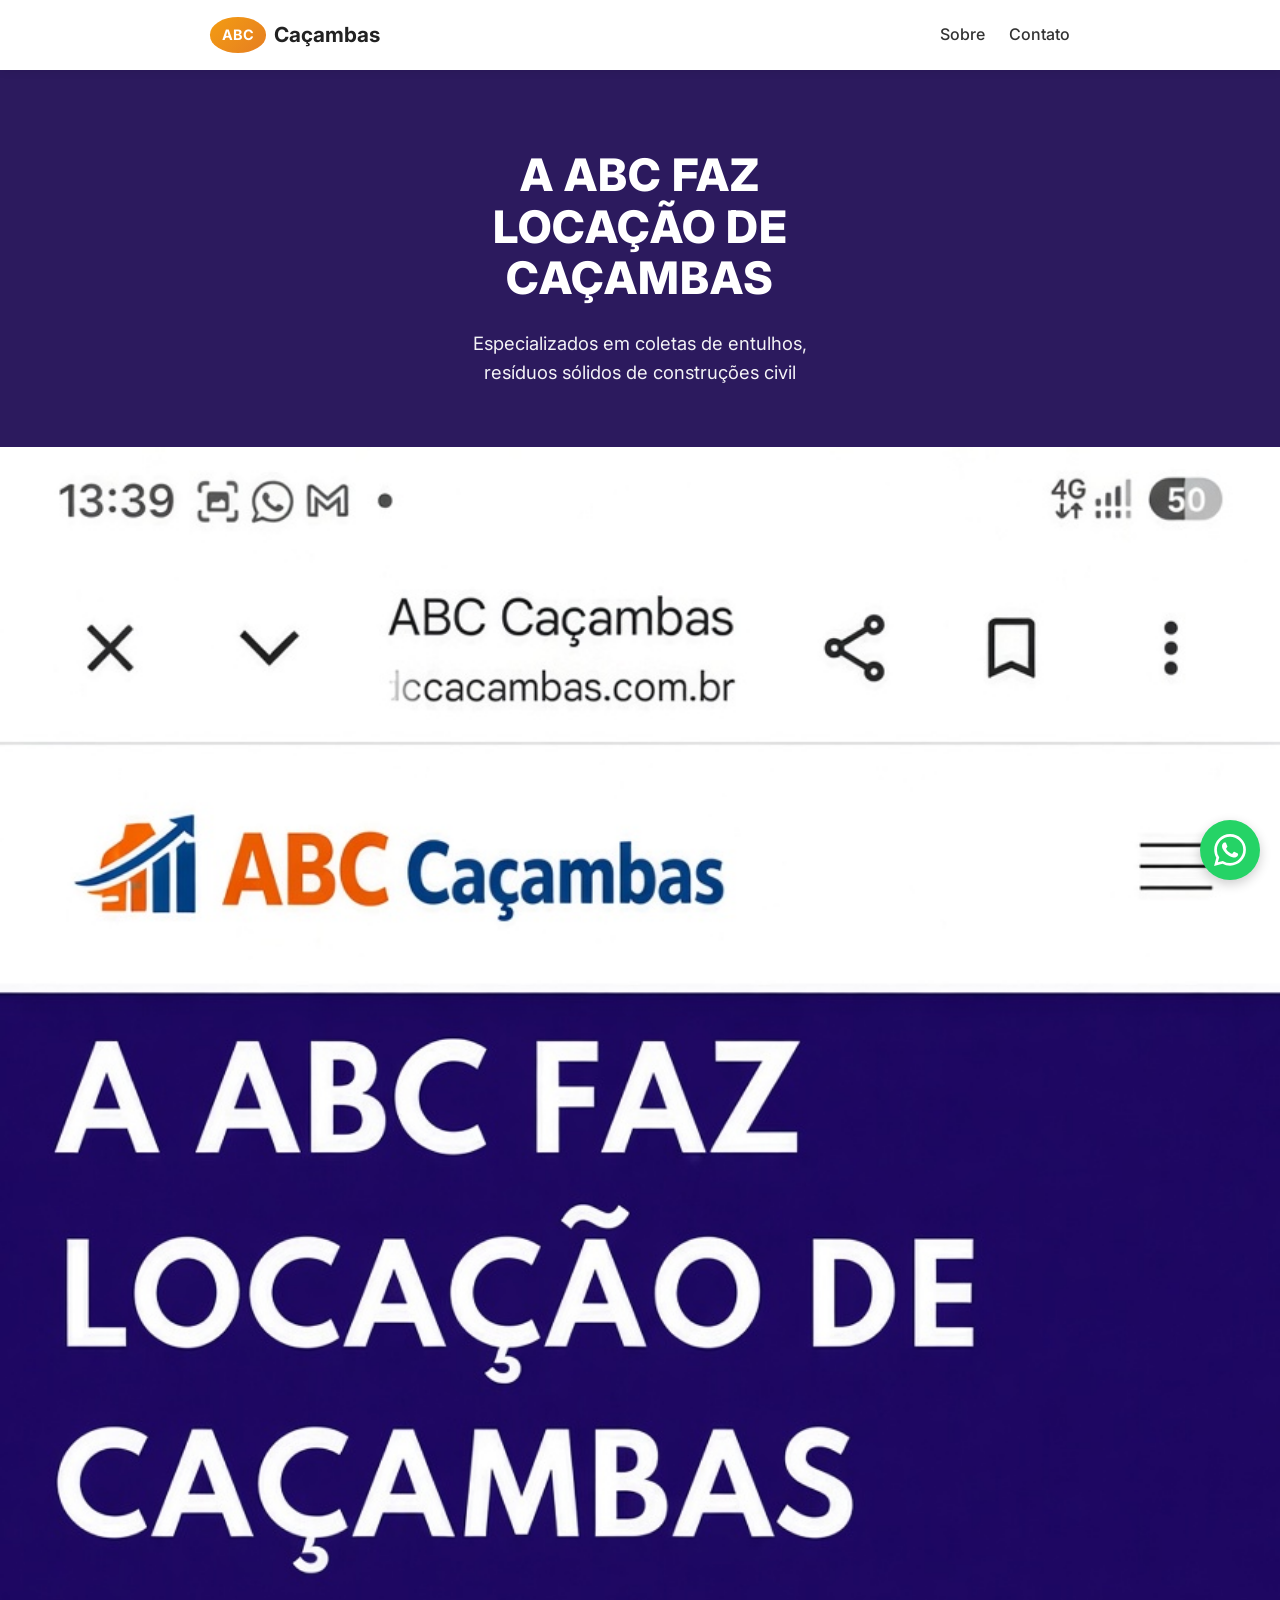
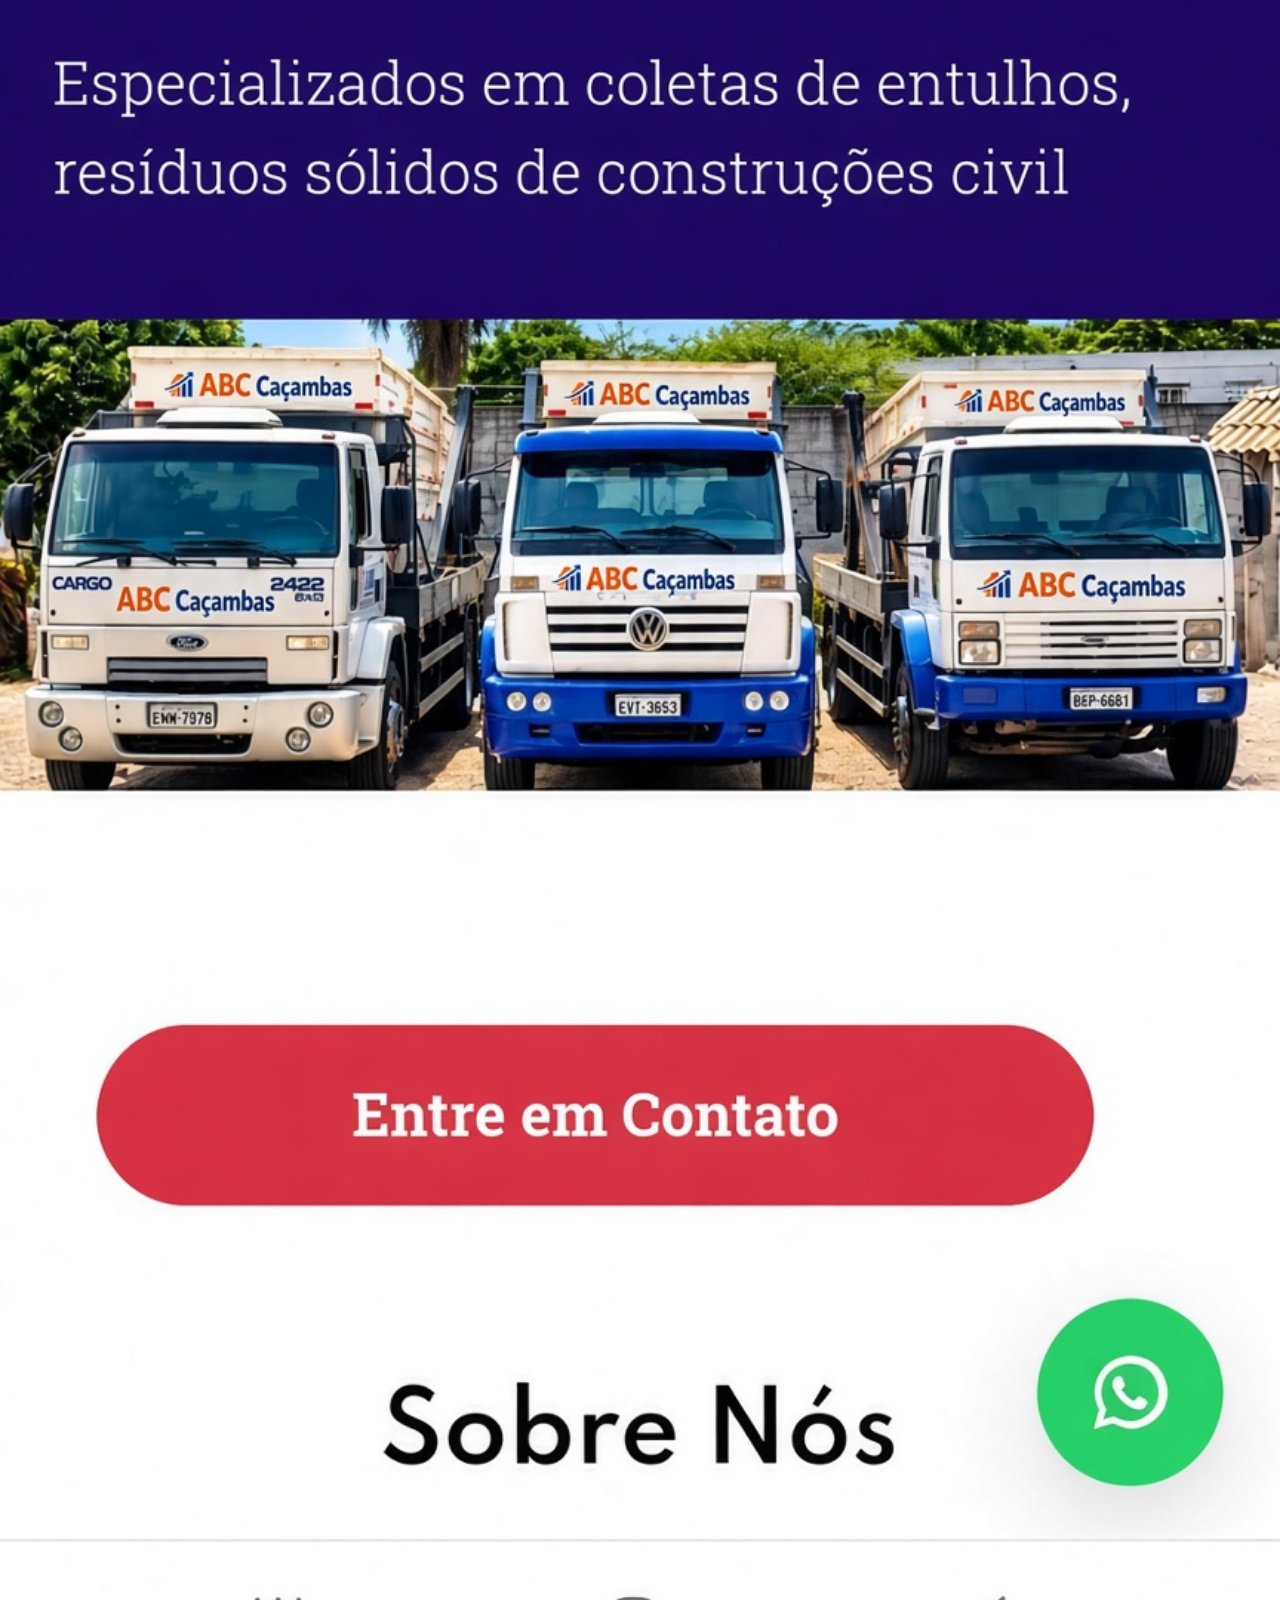
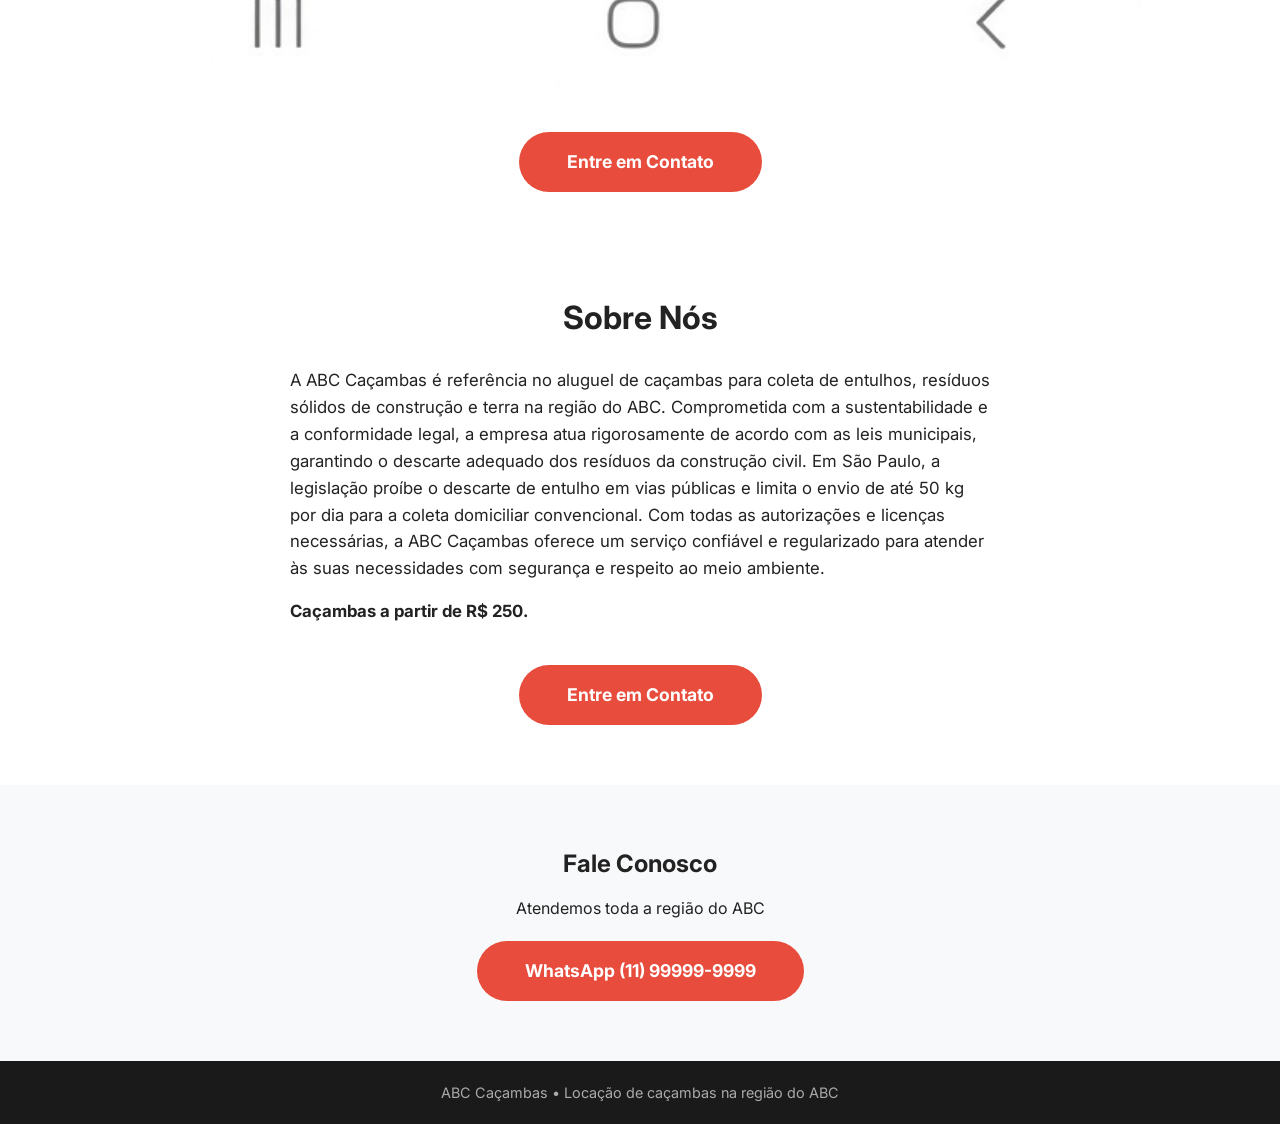
==== index.html @ b14cc664 "Site ABC Caçambas - locação de caçambas" ====
<!DOCTYPE html>
<html lang="pt-BR">
<head>
  <meta charset="UTF-8">
  <meta name="viewport" content="width=device-width, initial-scale=1.0">
  <title>ABC Caçambas | Locação de Caçambas no ABC</title>
  <link rel="stylesheet" href="/static/css/style.css">
  <link href="https://fonts.googleapis.com/css2?family=Inter:wght@400;500;600;700;800&display=swap" rel="stylesheet">
</head>
<body>
  <header class="header">
    <div class="container">
      <div class="logo">
        <span class="logo-icon">ABC</span>
        <span>Caçambas</span>
      </div>
      <nav>
        <a href="#sobre">Sobre</a>
        <a href="#contato">Contato</a>
      </nav>
    </div>
  </header>

  <section class="hero">
    <div class="container">
      <h1>A ABC FAZ<br>LOCAÇÃO DE<br>CAÇAMBAS</h1>
      <p>Especializados em coletas de entulhos,<br>resíduos sólidos de construções civil</p>
    </div>
  </section>

  <section class="trucks">
    <img src="/static/images/caminhoes.jpg" alt="Caminhões ABC Caçambas">
  </section>

  <section class="cta">
    <div class="container">
      <a href="#contato" class="btn-red">Entre em Contato</a>
    </div>
  </section>

  <section id="sobre" class="sobre">
    <div class="container">
      <h2>Sobre Nós</h2>
      <p>A ABC Caçambas é referência no aluguel de caçambas para coleta de entulhos, resíduos sólidos de construção e terra na região do ABC. Comprometida com a sustentabilidade e a conformidade legal, a empresa atua rigorosamente de acordo com as leis municipais, garantindo o descarte adequado dos resíduos da construção civil. Em São Paulo, a legislação proíbe o descarte de entulho em vias públicas e limita o envio de até 50 kg por dia para a coleta domiciliar convencional. Com todas as autorizações e licenças necessárias, a ABC Caçambas oferece um serviço confiável e regularizado para atender às suas necessidades com segurança e respeito ao meio ambiente.</p>
      <p><strong>Caçambas a partir de R$ 250.</strong></p>
      <a href="#contato" class="btn-red">Entre em Contato</a>
    </div>
  </section>

  <section id="contato" class="contato">
    <div class="container">
      <h2>Fale Conosco</h2>
      <p>Atendemos toda a região do ABC</p>
      <a href="https://wa.me/5511999999999" class="btn-red" target="_blank">WhatsApp (11) 99999-9999</a>
    </div>
  </section>

  <a href="https://wa.me/5511999999999" class="whatsapp-float" target="_blank">
    <svg viewBox="0 0 24 24" width="32" height="32" fill="white"><path d="M17.472 14.382c-.297-.149-1.758-.867-2.03-.967-.273-.099-.471-.148-.67.15-.197.297-.767.966-.94 1.164-.173.199-.347.223-.644.075-.297-.15-1.255-.463-2.39-1.475-.883-.788-1.48-1.761-1.653-2.059-.173-.297-.018-.458.13-.606.134-.133.298-.347.446-.52.149-.174.198-.298.298-.497.099-.198.05-.371-.025-.52-.075-.149-.669-1.612-.916-2.207-.242-.579-.487-.5-.669-.51-.173-.008-.371-.01-.57-.01-.198 0-.52.074-.792.372-.272.297-1.04 1.016-1.04 2.479 0 1.462 1.065 2.875 1.213 3.074.149.198 2.096 3.2 5.077 4.487.709.306 1.262.489 1.694.625.712.227 1.36.195 1.871.118.571-.085 1.758-.719 2.006-1.413.248-.694.248-1.289.173-1.413-.074-.124-.272-.198-.57-.347m-5.421 7.403h-.004a9.87 9.87 0 01-5.031-1.378l-.361-.214-3.741.982.998-3.648-.235-.374a9.86 9.86 0 01-1.51-5.26c.001-5.45 4.436-9.884 9.888-9.884 2.64 0 5.122 1.03 6.988 2.898a9.825 9.825 0 012.893 6.994c-.003 5.45-4.437 9.884-9.885 9.884m8.413-18.297A11.815 11.815 0 0012.05 0C5.495 0 .16 5.335.157 11.892c0 2.096.547 4.142 1.588 5.945L.057 24l6.305-1.654a11.882 11.882 0 005.683 1.448h.005c6.554 0 11.89-5.335 11.893-11.893a11.821 11.821 0 00-3.48-8.413z"/></svg>
  </a>

  <footer>
    <p>ABC Caçambas • Locação de caçambas na região do ABC</p>
  </footer>
</body>
</html>
---- static/css/style.css ----
* { margin: 0; padding: 0; box-sizing: border-box; }
body { font-family: 'Inter', sans-serif; color: #222; line-height: 1.6; }
.container { max-width: 900px; margin: 0 auto; padding: 0 20px; }

.header { background: #fff; box-shadow: 0 2px 8px rgba(0,0,0,0.08); position: sticky; top: 0; z-index: 100; }
.header .container { display: flex; justify-content: space-between; align-items: center; height: 70px; }
.logo { display: flex; align-items: center; gap: 8px; font-size: 1.3rem; font-weight: 700; }
.logo-icon { background: linear-gradient(135deg, #f39c12, #e67e22); color: white; padding: 6px 12px; border-radius: 50%; font-size: 0.9rem; }
nav a { margin-left: 20px; text-decoration: none; color: #333; font-weight: 500; }

.hero { background: #2c1a5e; color: white; padding: 80px 0 60px; text-align: center; }
.hero h1 { font-size: 2.8rem; font-weight: 800; line-height: 1.15; letter-spacing: 1px; }
.hero p { margin-top: 24px; font-size: 1.15rem; opacity: 0.95; }

.trucks img { width: 100%; display: block; }

.cta { text-align: center; padding: 40px 0; }
.btn-red { display: inline-block; background: #e74c3c; color: white; padding: 16px 48px; border-radius: 50px; text-decoration: none; font-weight: 700; font-size: 1.1rem; }
.btn-red:hover { background: #c0392b; }

.sobre { padding: 60px 0; text-align: center; }
.sobre h2 { font-size: 2rem; margin-bottom: 24px; }
.sobre p { max-width: 700px; margin: 0 auto 16px; font-size: 1.05rem; text-align: left; }
.sobre .btn-red { margin-top: 24px; }

.contato { background: #f8f9fa; padding: 60px 0; text-align: center; }
.contato h2 { margin-bottom: 12px; }
.contato p { margin-bottom: 20px; }

.whatsapp-float { position: fixed; bottom: 20px; right: 20px; background: #25d366; width: 60px; height: 60px; border-radius: 50%; display: flex; align-items: center; justify-content: center; box-shadow: 0 4px 12px rgba(0,0,0,0.2); z-index: 1000; }

footer { background: #1a1a1a; color: #aaa; text-align: center; padding: 20px; font-size: 0.9rem; }

@media (max-width: 768px) {
  .hero h1 { font-size: 2rem; }
  nav { display: none; }
}
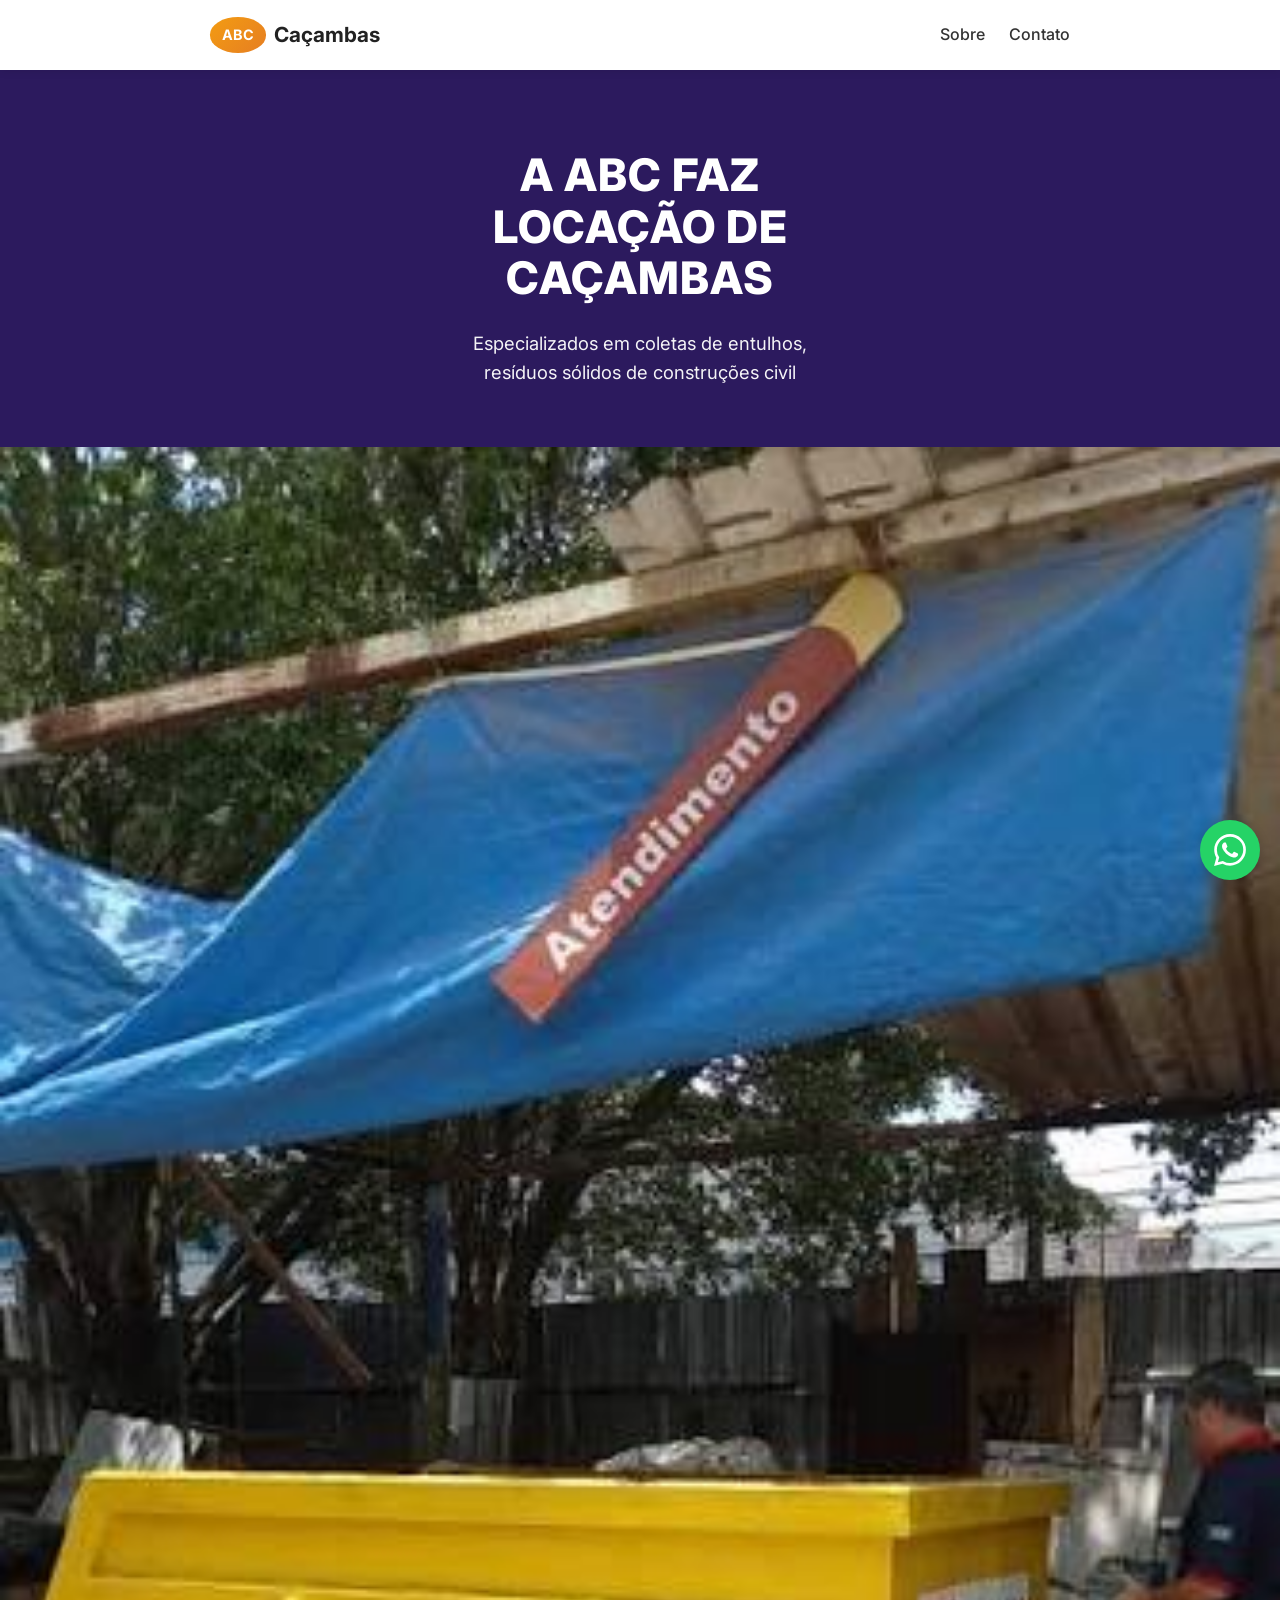
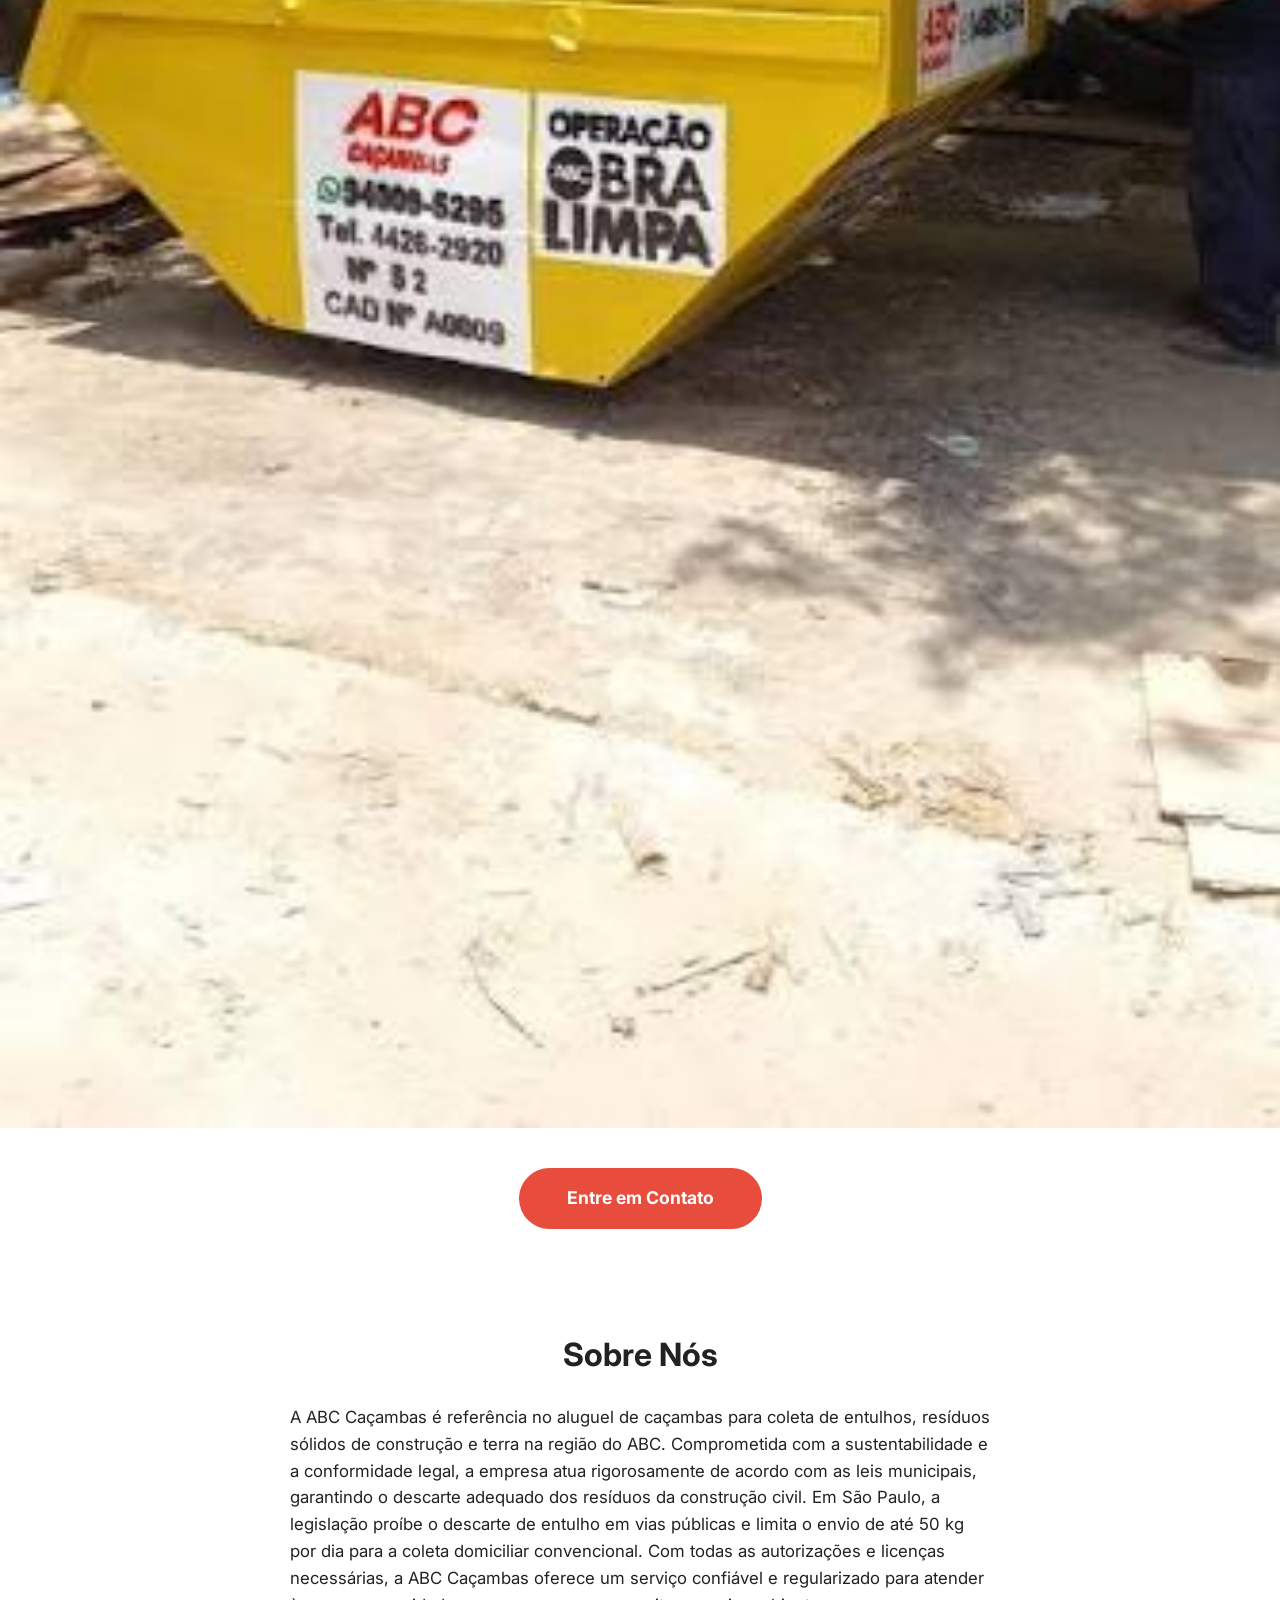
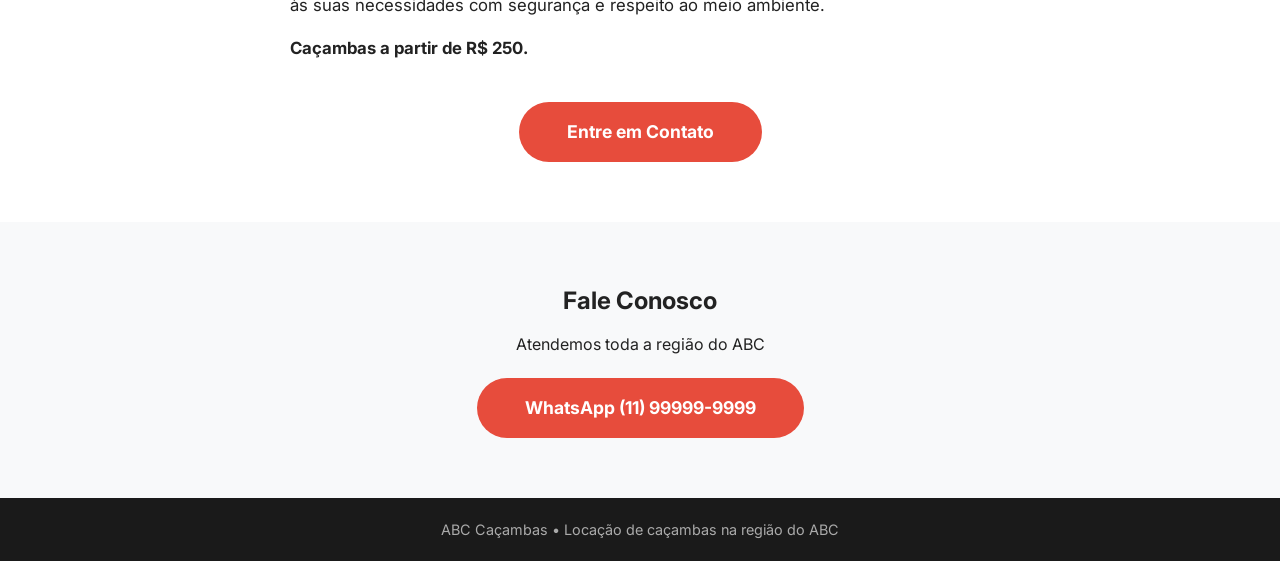
==== commit 278ae150: "Atualizado com foto real da caçamba ABC" ====
--- a/index.html
+++ b/index.html
@@ -29,7 +29,7 @@
   </section>
 
   <section class="trucks">
-    <img src="/static/images/caminhoes.jpg" alt="Caminhões ABC Caçambas">
+    <img src="/static/images/cacamba-real.jpg" alt="Caçamba ABC Caçambas">
   </section>
 
   <section class="cta">
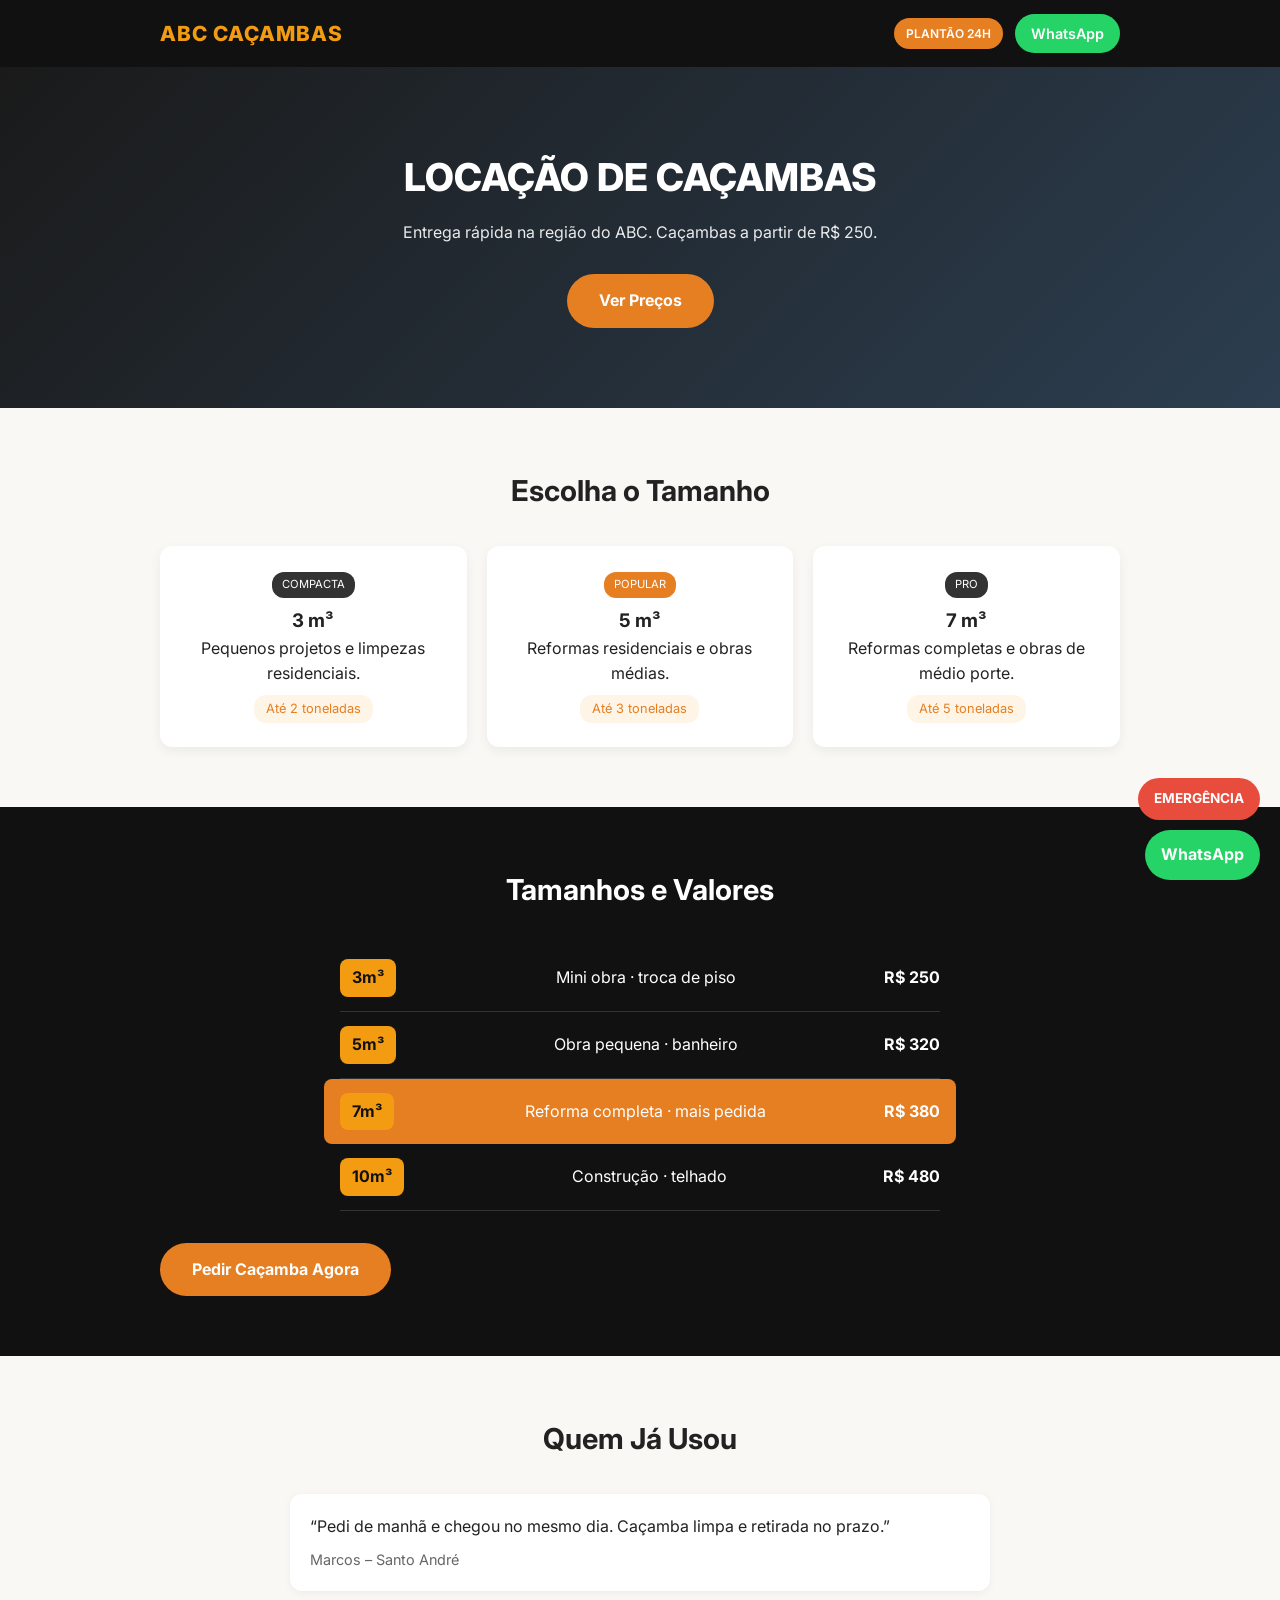
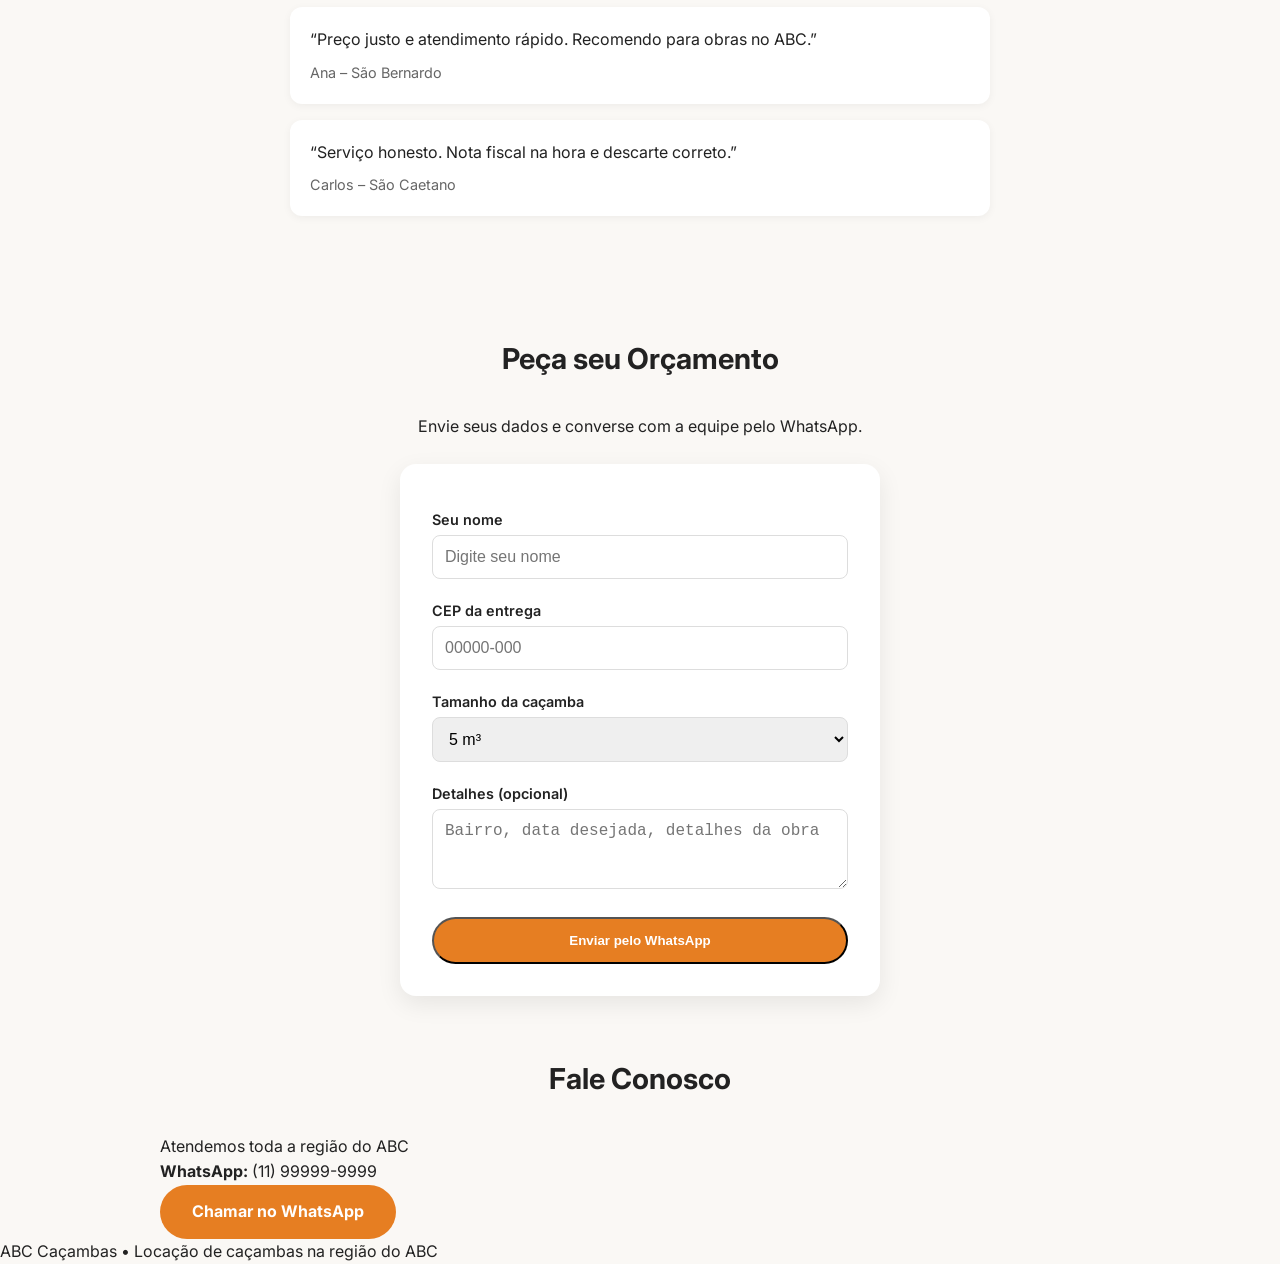
==== commit cb8424f7: "Adicionado formulário de orçamento via WhatsApp" ====
--- a/index.html
+++ b/index.html
@@ -9,55 +9,114 @@
 </head>
 <body>
   <header class="header">
-    <div class="container">
-      <div class="logo">
-        <span class="logo-icon">ABC</span>
-        <span>Caçambas</span>
+    <div class="container header-content">
+      <div class="logo">ABC CAÇAMBAS</div>
+      <div class="header-right">
+        <span class="plantao">PLANTÃO 24H</span>
+        <a href="https://wa.me/5511999999999" class="btn-whats" target="_blank">WhatsApp</a>
       </div>
-      <nav>
-        <a href="#sobre">Sobre</a>
-        <a href="#contato">Contato</a>
-      </nav>
     </div>
   </header>
 
   <section class="hero">
     <div class="container">
-      <h1>A ABC FAZ<br>LOCAÇÃO DE<br>CAÇAMBAS</h1>
-      <p>Especializados em coletas de entulhos,<br>resíduos sólidos de construções civil</p>
+      <h1>LOCAÇÃO DE CAÇAMBAS</h1>
+      <p>Entrega rápida na região do ABC. Caçambas a partir de R$ 250.</p>
+      <a href="#precos" class="btn-orange">Ver Preços</a>
     </div>
   </section>
 
-  <section class="trucks">
-    <img src="/static/images/cacamba-real.jpg" alt="Caçamba ABC Caçambas">
-  </section>
-
-  <section class="cta">
+  <section id="tamanhos" class="section">
     <div class="container">
-      <a href="#contato" class="btn-red">Entre em Contato</a>
+      <h2>Escolha o Tamanho</h2>
+      <div class="cards">
+        <div class="card">
+          <div class="badge">COMPACTA</div>
+          <h3>3 m³</h3>
+          <p>Pequenos projetos e limpezas residenciais.</p>
+          <span class="tag">Até 2 toneladas</span>
+        </div>
+        <div class="card">
+          <div class="badge popular">POPULAR</div>
+          <h3>5 m³</h3>
+          <p>Reformas residenciais e obras médias.</p>
+          <span class="tag">Até 3 toneladas</span>
+        </div>
+        <div class="card">
+          <div class="badge">PRO</div>
+          <h3>7 m³</h3>
+          <p>Reformas completas e obras de médio porte.</p>
+          <span class="tag">Até 5 toneladas</span>
+        </div>
+      </div>
     </div>
   </section>
 
-  <section id="sobre" class="sobre">
+  <section id="precos" class="section dark">
     <div class="container">
-      <h2>Sobre Nós</h2>
-      <p>A ABC Caçambas é referência no aluguel de caçambas para coleta de entulhos, resíduos sólidos de construção e terra na região do ABC. Comprometida com a sustentabilidade e a conformidade legal, a empresa atua rigorosamente de acordo com as leis municipais, garantindo o descarte adequado dos resíduos da construção civil. Em São Paulo, a legislação proíbe o descarte de entulho em vias públicas e limita o envio de até 50 kg por dia para a coleta domiciliar convencional. Com todas as autorizações e licenças necessárias, a ABC Caçambas oferece um serviço confiável e regularizado para atender às suas necessidades com segurança e respeito ao meio ambiente.</p>
-      <p><strong>Caçambas a partir de R$ 250.</strong></p>
-      <a href="#contato" class="btn-red">Entre em Contato</a>
+      <h2>Tamanhos e Valores</h2>
+      <div class="price-list">
+        <div class="price-item"><span class="size">3m³</span> Mini obra · troca de piso <strong>R$ 250</strong></div>
+        <div class="price-item"><span class="size">5m³</span> Obra pequena · banheiro <strong>R$ 320</strong></div>
+        <div class="price-item highlight"><span class="size">7m³</span> Reforma completa · mais pedida <strong>R$ 380</strong></div>
+        <div class="price-item"><span class="size">10m³</span> Construção · telhado <strong>R$ 480</strong></div>
+      </div>
+      <a href="https://wa.me/5511999999999" class="btn-orange" target="_blank">Pedir Caçamba Agora</a>
     </div>
   </section>
 
-  <section id="contato" class="contato">
+  <section id="depoimentos" class="section">
+    <div class="container">
+      <h2>Quem Já Usou</h2>
+      <div class="reviews">
+        <div class="review">
+          <p>“Pedi de manhã e chegou no mesmo dia. Caçamba limpa e retirada no prazo.”</p>
+          <span>Marcos – Santo André</span>
+        </div>
+        <div class="review">
+          <p>“Preço justo e atendimento rápido. Recomendo para obras no ABC.”</p>
+          <span>Ana – São Bernardo</span>
+        </div>
+        <div class="review">
+          <p>“Serviço honesto. Nota fiscal na hora e descarte correto.”</p>
+          <span>Carlos – São Caetano</span>
+        </div>
+      </div>
+    </div>
+  </section>
+
+  <section id="orcamento" class="section">
+    <div class="container">
+      <h2>Peça seu Orçamento</h2>
+      <p style="text-align:center;margin-bottom:24px;">Envie seus dados e converse com a equipe pelo WhatsApp.</p>
+      <form id="form-orcamento" class="form-box" onsubmit="enviarWhatsApp(event)">
+        <label>Seu nome</label>
+        <input type="text" id="nome" placeholder="Digite seu nome" required>
+        <label>CEP da entrega</label>
+        <input type="text" id="cep" placeholder="00000-000" required>
+        <label>Tamanho da caçamba</label>
+        <select id="tamanho" required>
+          <option value="3 m³">3 m³</option>
+          <option value="5 m³" selected>5 m³</option>
+          <option value="7 m³">7 m³</option>
+          <option value="10 m³">10 m³</option>
+        </select>
+        <label>Detalhes (opcional)</label>
+        <textarea id="detalhes" placeholder="Bairro, data desejada, detalhes da obra"></textarea>
+        <button type="submit" class="btn-orange">Enviar pelo WhatsApp</button>
+      </form>
+    </div>
+  </section>
     <div class="container">
       <h2>Fale Conosco</h2>
       <p>Atendemos toda a região do ABC</p>
-      <a href="https://wa.me/5511999999999" class="btn-red" target="_blank">WhatsApp (11) 99999-9999</a>
+      <p><strong>WhatsApp:</strong> (11) 99999-9999</p>
+      <a href="https://wa.me/5511999999999" class="btn-orange" target="_blank">Chamar no WhatsApp</a>
     </div>
   </section>
 
-  <a href="https://wa.me/5511999999999" class="whatsapp-float" target="_blank">
-    <svg viewBox="0 0 24 24" width="32" height="32" fill="white"><path d="M17.472 14.382c-.297-.149-1.758-.867-2.03-.967-.273-.099-.471-.148-.67.15-.197.297-.767.966-.94 1.164-.173.199-.347.223-.644.075-.297-.15-1.255-.463-2.39-1.475-.883-.788-1.48-1.761-1.653-2.059-.173-.297-.018-.458.13-.606.134-.133.298-.347.446-.52.149-.174.198-.298.298-.497.099-.198.05-.371-.025-.52-.075-.149-.669-1.612-.916-2.207-.242-.579-.487-.5-.669-.51-.173-.008-.371-.01-.57-.01-.198 0-.52.074-.792.372-.272.297-1.04 1.016-1.04 2.479 0 1.462 1.065 2.875 1.213 3.074.149.198 2.096 3.2 5.077 4.487.709.306 1.262.489 1.694.625.712.227 1.36.195 1.871.118.571-.085 1.758-.719 2.006-1.413.248-.694.248-1.289.173-1.413-.074-.124-.272-.198-.57-.347m-5.421 7.403h-.004a9.87 9.87 0 01-5.031-1.378l-.361-.214-3.741.982.998-3.648-.235-.374a9.86 9.86 0 01-1.51-5.26c.001-5.45 4.436-9.884 9.888-9.884 2.64 0 5.122 1.03 6.988 2.898a9.825 9.825 0 012.893 6.994c-.003 5.45-4.437 9.884-9.885 9.884m8.413-18.297A11.815 11.815 0 0012.05 0C5.495 0 .16 5.335.157 11.892c0 2.096.547 4.142 1.588 5.945L.057 24l6.305-1.654a11.882 11.882 0 005.683 1.448h.005c6.554 0 11.89-5.335 11.893-11.893a11.821 11.821 0 00-3.48-8.413z"/></svg>
-  </a>
+  <a href="https://wa.me/5511999999999" class="whatsapp-float" target="_blank">WhatsApp</a>
+  <a href="https://wa.me/5511999999999" class="emergency" target="_blank">EMERGÊNCIA</a>
 
   <footer>
     <p>ABC Caçambas • Locação de caçambas na região do ABC</p>
--- a/static/css/style.css
+++ b/static/css/style.css
@@ -1,37 +1,50 @@
 * { margin: 0; padding: 0; box-sizing: border-box; }
-body { font-family: 'Inter', sans-serif; color: #222; line-height: 1.6; }
-.container { max-width: 900px; margin: 0 auto; padding: 0 20px; }
+body { font-family: 'Inter', sans-serif; color: #222; line-height: 1.6; background: #faf8f5; }
+.container { max-width: 1000px; margin: 0 auto; padding: 0 20px; }
 
-.header { background: #fff; box-shadow: 0 2px 8px rgba(0,0,0,0.08); position: sticky; top: 0; z-index: 100; }
-.header .container { display: flex; justify-content: space-between; align-items: center; height: 70px; }
-.logo { display: flex; align-items: center; gap: 8px; font-size: 1.3rem; font-weight: 700; }
-.logo-icon { background: linear-gradient(135deg, #f39c12, #e67e22); color: white; padding: 6px 12px; border-radius: 50%; font-size: 0.9rem; }
-nav a { margin-left: 20px; text-decoration: none; color: #333; font-weight: 500; }
+.header { background: #111; color: white; padding: 14px 0; position: sticky; top: 0; z-index: 100; }
+.header-content { display: flex; justify-content: space-between; align-items: center; }
+.logo { font-weight: 800; font-size: 1.3rem; color: #f39c12; letter-spacing: 1px; }
+.header-right { display: flex; align-items: center; gap: 12px; }
+.plantao { background: #e67e22; color: white; padding: 6px 12px; border-radius: 20px; font-size: 0.75rem; font-weight: 600; }
+.btn-whats { background: #25d366; color: white; padding: 8px 16px; border-radius: 20px; text-decoration: none; font-weight: 600; font-size: 0.9rem; }
 
-.hero { background: #2c1a5e; color: white; padding: 80px 0 60px; text-align: center; }
-.hero h1 { font-size: 2.8rem; font-weight: 800; line-height: 1.15; letter-spacing: 1px; }
-.hero p { margin-top: 24px; font-size: 1.15rem; opacity: 0.95; }
+.hero { background: linear-gradient(135deg, #1a1a1a 0%, #2c3e50 100%); color: white; padding: 80px 0; text-align: center; }
+.hero h1 { font-size: 2.4rem; font-weight: 800; margin-bottom: 12px; }
+.hero p { margin-bottom: 28px; opacity: 0.9; }
+.btn-orange { display: inline-block; background: #e67e22; color: white; padding: 14px 32px; border-radius: 50px; text-decoration: none; font-weight: 700; }
+.btn-orange:hover { background: #d35400; }
 
-.trucks img { width: 100%; display: block; }
+.section { padding: 60px 0; }
+.dark { background: #111; color: white; }
+h2 { font-size: 1.8rem; text-align: center; margin-bottom: 32px; }
 
-.cta { text-align: center; padding: 40px 0; }
-.btn-red { display: inline-block; background: #e74c3c; color: white; padding: 16px 48px; border-radius: 50px; text-decoration: none; font-weight: 700; font-size: 1.1rem; }
-.btn-red:hover { background: #c0392b; }
+.cards { display: grid; grid-template-columns: repeat(auto-fit, minmax(260px, 1fr)); gap: 20px; }
+.card { background: white; padding: 24px; border-radius: 12px; text-align: center; box-shadow: 0 4px 12px rgba(0,0,0,0.06); }
+.badge { display: inline-block; background: #333; color: white; padding: 4px 10px; border-radius: 12px; font-size: 0.7rem; margin-bottom: 8px; }
+.badge.popular { background: #e67e22; }
+.tag { display: inline-block; background: #fef5e7; color: #e67e22; padding: 4px 12px; border-radius: 12px; font-size: 0.8rem; margin-top: 8px; }
 
-.sobre { padding: 60px 0; text-align: center; }
-.sobre h2 { font-size: 2rem; margin-bottom: 24px; }
-.sobre p { max-width: 700px; margin: 0 auto 16px; font-size: 1.05rem; text-align: left; }
-.sobre .btn-red { margin-top: 24px; }
+.price-list { max-width: 600px; margin: 0 auto 32px; }
+.price-item { display: flex; justify-content: space-between; align-items: center; padding: 14px 0; border-bottom: 1px solid #333; }
+.price-item.highlight { background: #e67e22; margin: 0 -16px; padding: 14px 16px; border-radius: 8px; border: none; }
+.size { background: #f39c12; color: #111; padding: 6px 12px; border-radius: 8px; font-weight: 700; margin-right: 12px; }
 
-.contato { background: #f8f9fa; padding: 60px 0; text-align: center; }
-.contato h2 { margin-bottom: 12px; }
-.contato p { margin-bottom: 20px; }
+.reviews { display: grid; gap: 16px; max-width: 700px; margin: 0 auto; }
+.review { background: white; padding: 20px; border-radius: 12px; box-shadow: 0 2px 8px rgba(0,0,0,0.05); }
+.review span { display: block; margin-top: 8px; color: #666; font-size: 0.9rem; }
 
-.whatsapp-float { position: fixed; bottom: 20px; right: 20px; background: #25d366; width: 60px; height: 60px; border-radius: 50%; display: flex; align-items: center; justify-content: center; box-shadow: 0 4px 12px rgba(0,0,0,0.2); z-index: 1000; }
+.whatsapp-float { position: fixed; bottom: 20px; right: 20px; background: #25d366; color: white; padding: 12px 16px; border-radius: 50px; text-decoration: none; font-weight: 700; z-index: 1000; }
+.emergency { position: fixed; bottom: 80px; right: 20px; background: #e74c3c; color: white; padding: 10px 16px; border-radius: 50px; text-decoration: none; font-weight: 700; font-size: 0.85rem; z-index: 1000; }
 
-footer { background: #1a1a1a; color: #aaa; text-align: center; padding: 20px; font-size: 0.9rem; }
+.form-box { max-width: 480px; margin: 0 auto; background: white; padding: 32px; border-radius: 16px; box-shadow: 0 8px 24px rgba(0,0,0,0.08); }
+.form-box label { display: block; margin: 12px 0 4px; font-weight: 600; font-size: 0.9rem; }
+.form-box input, .form-box select, .form-box textarea { width: 100%; padding: 12px; border: 1px solid #ddd; border-radius: 8px; font-size: 1rem; margin-bottom: 8px; }
+.form-box textarea { height: 80px; resize: vertical; }
+.form-box button { width: 100%; margin-top: 12px; }
 
 @media (max-width: 768px) {
-  .hero h1 { font-size: 2rem; }
-  nav { display: none; }
+  .hero h1 { font-size: 1.8rem; }
+  .header-right { gap: 8px; }
+  .plantao { display: none; }
 }
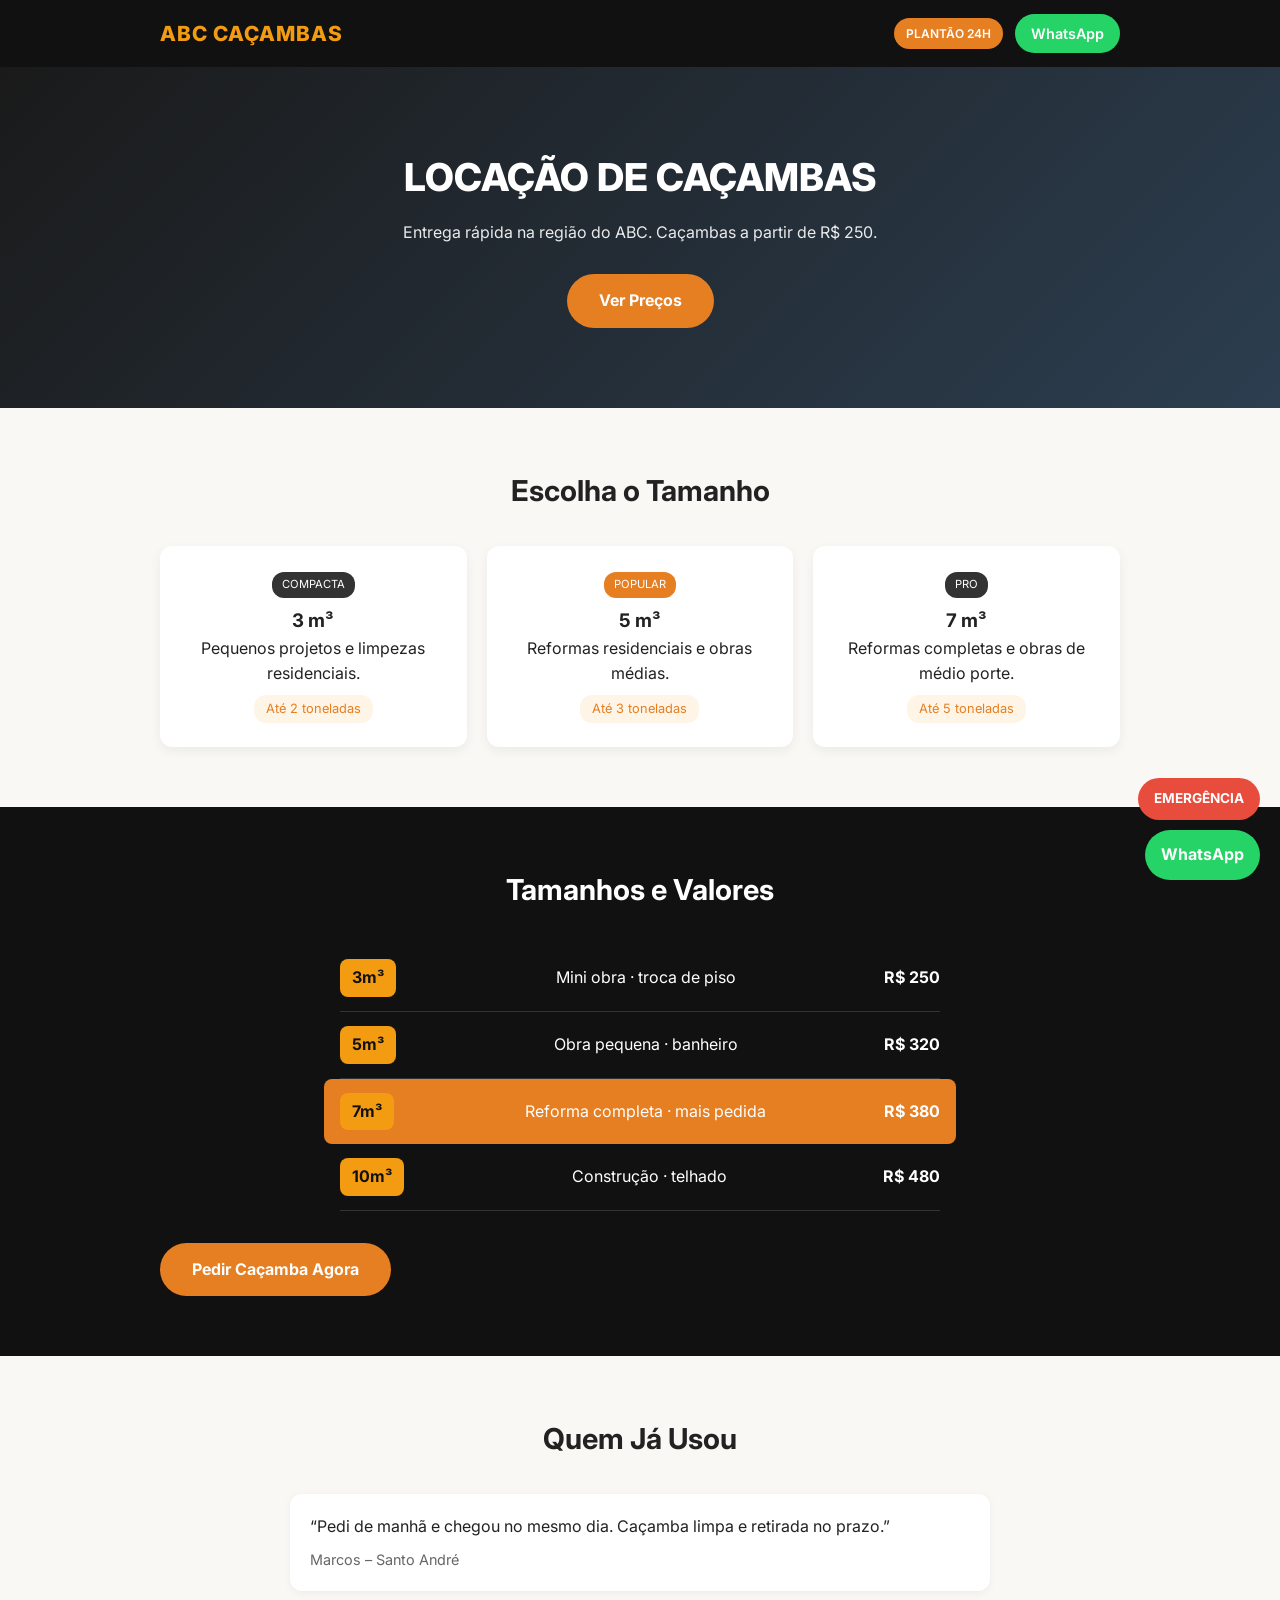
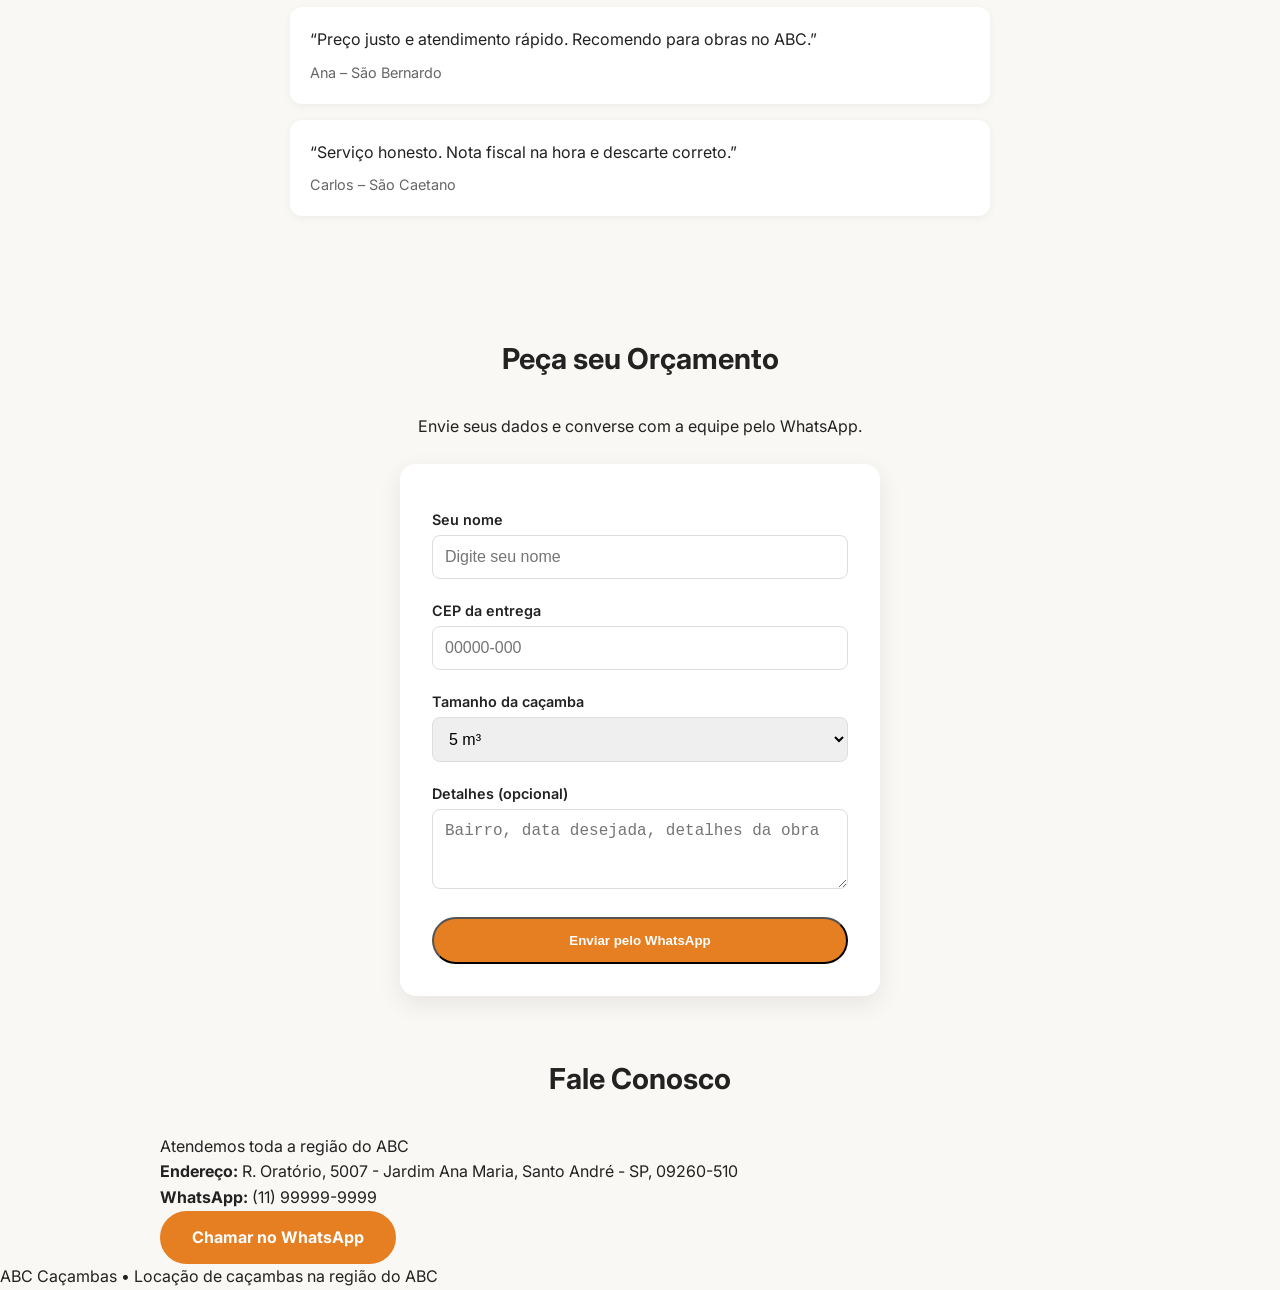
==== commit 753eac29: "Adicionado endereço em Santo André" ====
--- a/index.html
+++ b/index.html
@@ -110,6 +110,7 @@
     <div class="container">
       <h2>Fale Conosco</h2>
       <p>Atendemos toda a região do ABC</p>
+      <p><strong>Endereço:</strong> R. Oratório, 5007 - Jardim Ana Maria, Santo André - SP, 09260-510</p>
       <p><strong>WhatsApp:</strong> (11) 99999-9999</p>
       <a href="https://wa.me/5511999999999" class="btn-orange" target="_blank">Chamar no WhatsApp</a>
     </div>
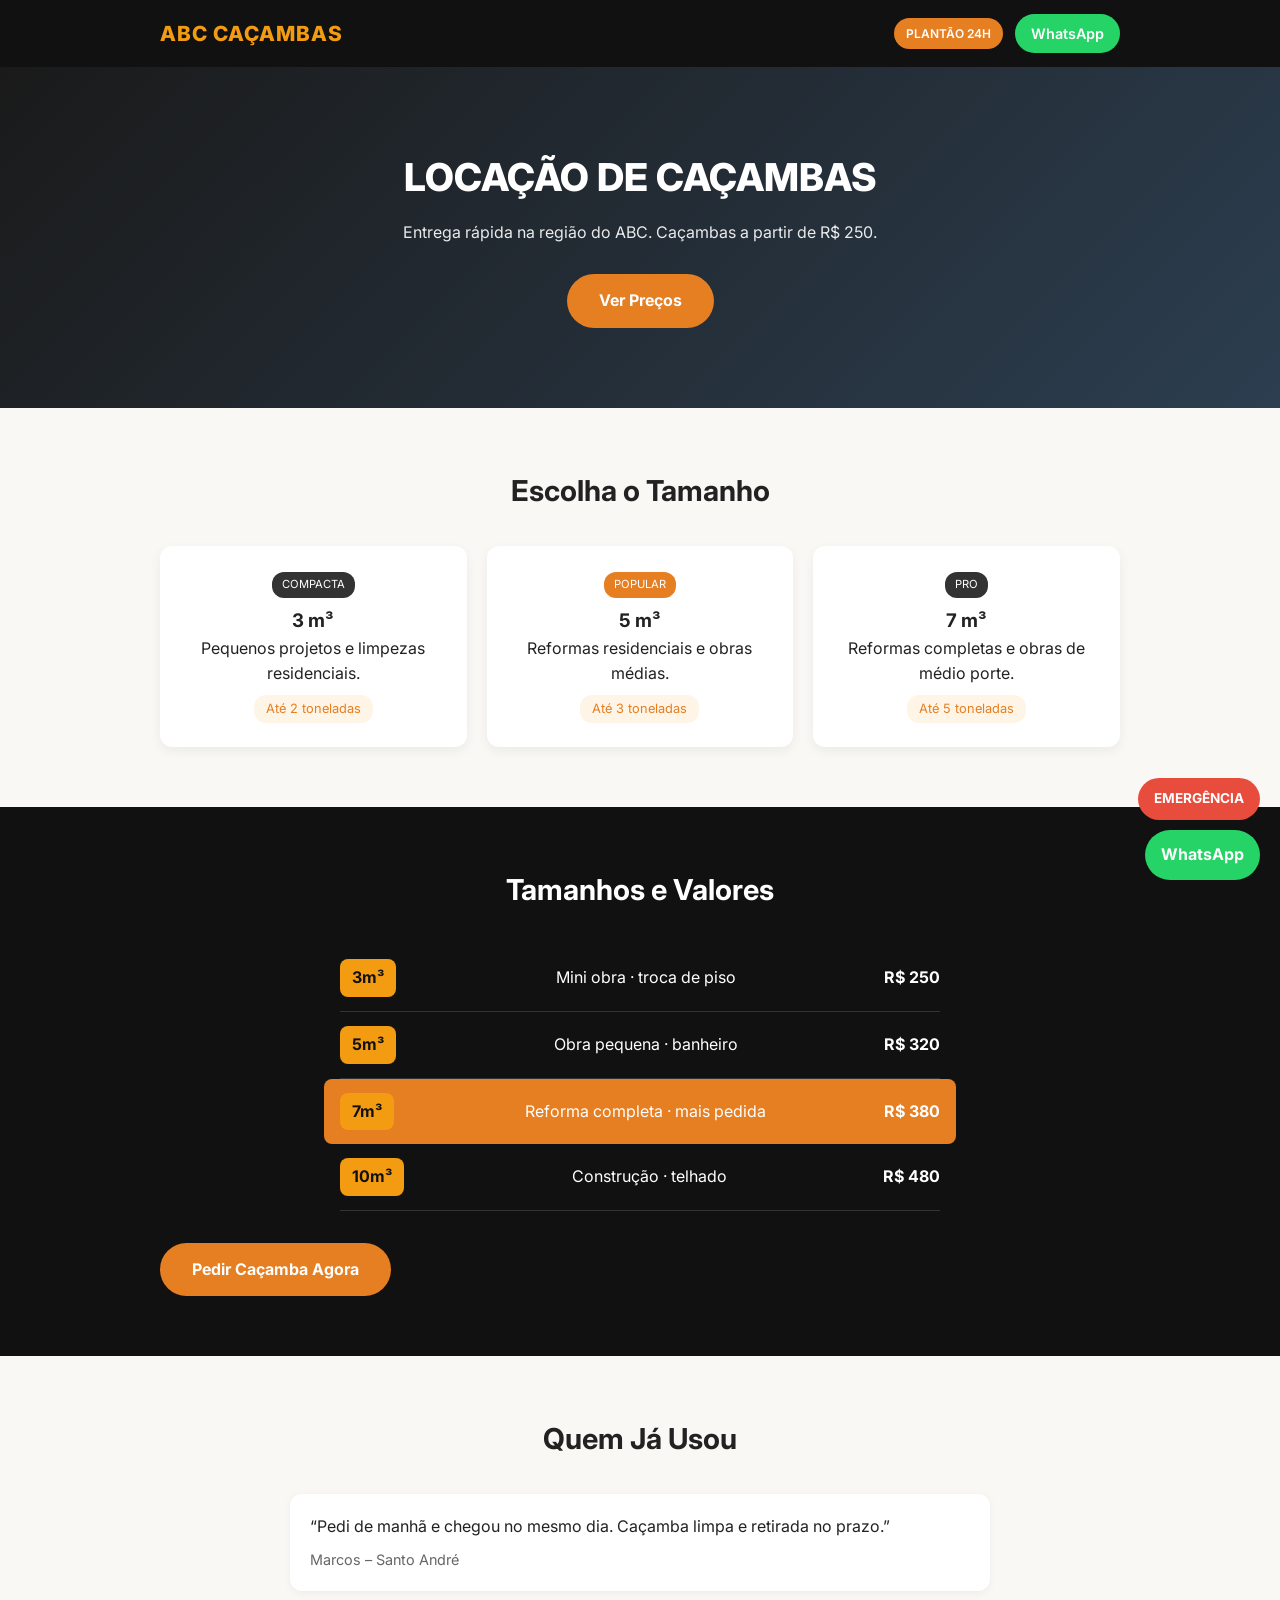
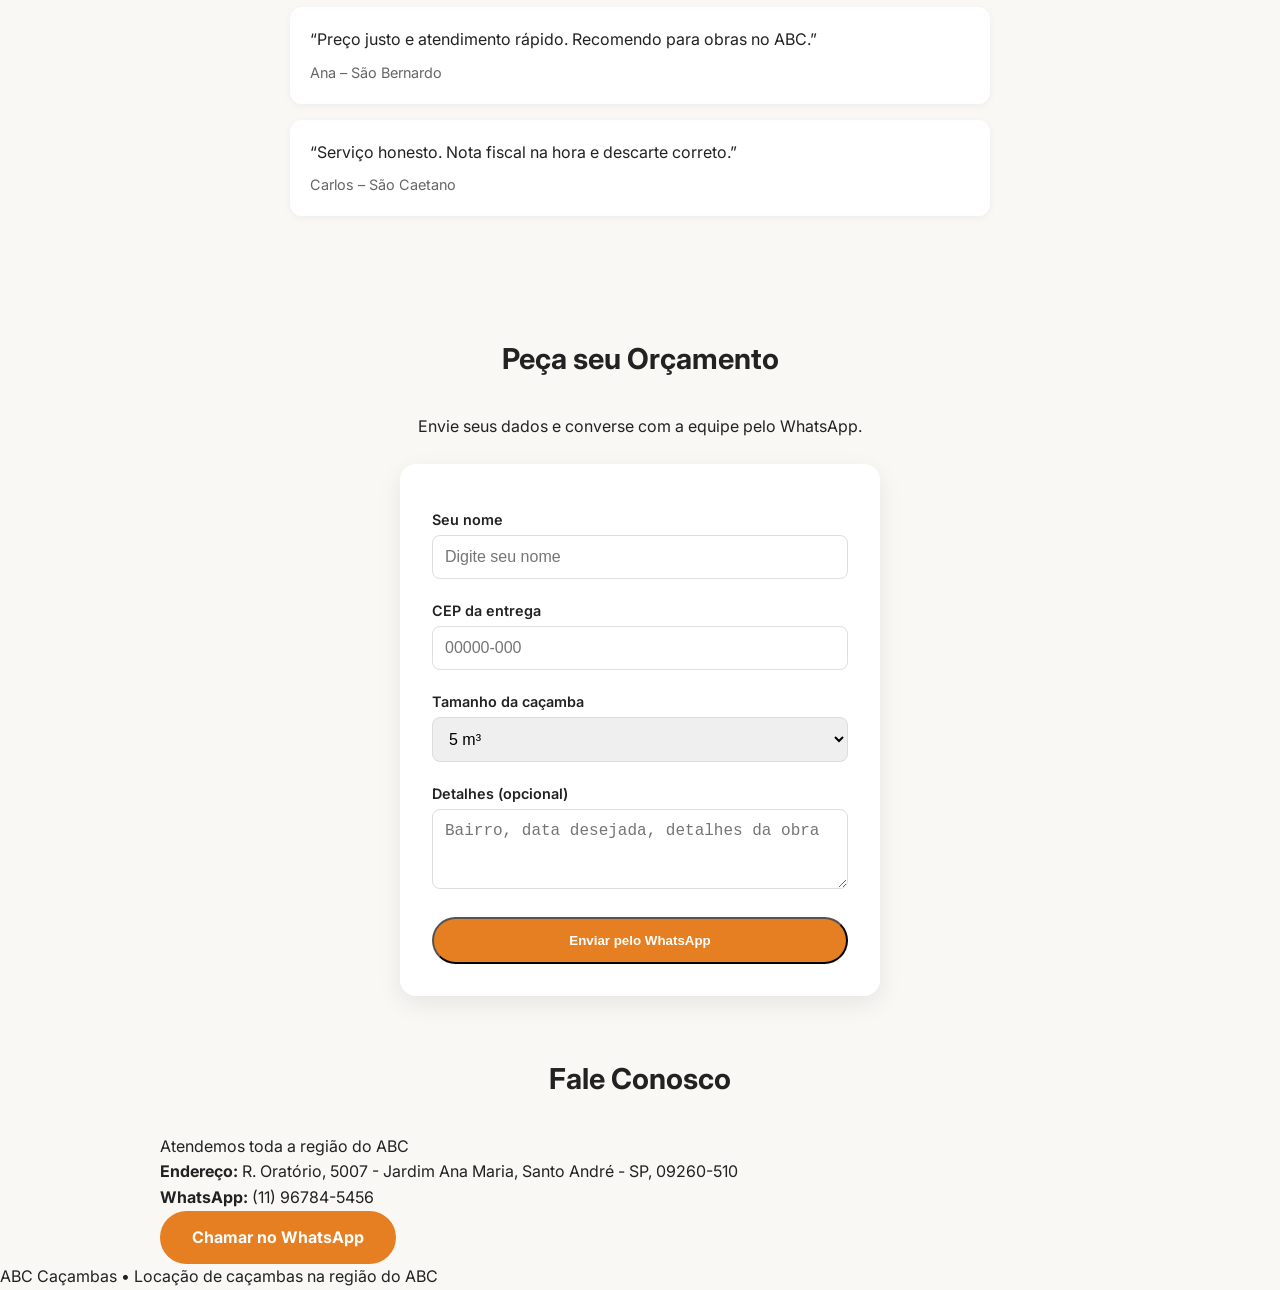
==== commit 1e642448: "Atualizado WhatsApp para 11967845456" ====
--- a/index.html
+++ b/index.html
@@ -13,7 +13,7 @@
       <div class="logo">ABC CAÇAMBAS</div>
       <div class="header-right">
         <span class="plantao">PLANTÃO 24H</span>
-        <a href="https://wa.me/5511999999999" class="btn-whats" target="_blank">WhatsApp</a>
+        <a href="https://wa.me/5511967845456" class="btn-whats" target="_blank">WhatsApp</a>
       </div>
     </div>
   </header>
@@ -61,7 +61,7 @@
         <div class="price-item highlight"><span class="size">7m³</span> Reforma completa · mais pedida <strong>R$ 380</strong></div>
         <div class="price-item"><span class="size">10m³</span> Construção · telhado <strong>R$ 480</strong></div>
       </div>
-      <a href="https://wa.me/5511999999999" class="btn-orange" target="_blank">Pedir Caçamba Agora</a>
+      <a href="https://wa.me/5511967845456" class="btn-orange" target="_blank">Pedir Caçamba Agora</a>
     </div>
   </section>
 
@@ -111,13 +111,13 @@
       <h2>Fale Conosco</h2>
       <p>Atendemos toda a região do ABC</p>
       <p><strong>Endereço:</strong> R. Oratório, 5007 - Jardim Ana Maria, Santo André - SP, 09260-510</p>
-      <p><strong>WhatsApp:</strong> (11) 99999-9999</p>
-      <a href="https://wa.me/5511999999999" class="btn-orange" target="_blank">Chamar no WhatsApp</a>
+      <p><strong>WhatsApp:</strong> (11) 96784-5456</p>
+      <a href="https://wa.me/5511967845456" class="btn-orange" target="_blank">Chamar no WhatsApp</a>
     </div>
   </section>
 
-  <a href="https://wa.me/5511999999999" class="whatsapp-float" target="_blank">WhatsApp</a>
-  <a href="https://wa.me/5511999999999" class="emergency" target="_blank">EMERGÊNCIA</a>
+  <a href="https://wa.me/5511967845456" class="whatsapp-float" target="_blank">WhatsApp</a>
+  <a href="https://wa.me/5511967845456" class="emergency" target="_blank">EMERGÊNCIA</a>
 
   <footer>
     <p>ABC Caçambas • Locação de caçambas na região do ABC</p>
